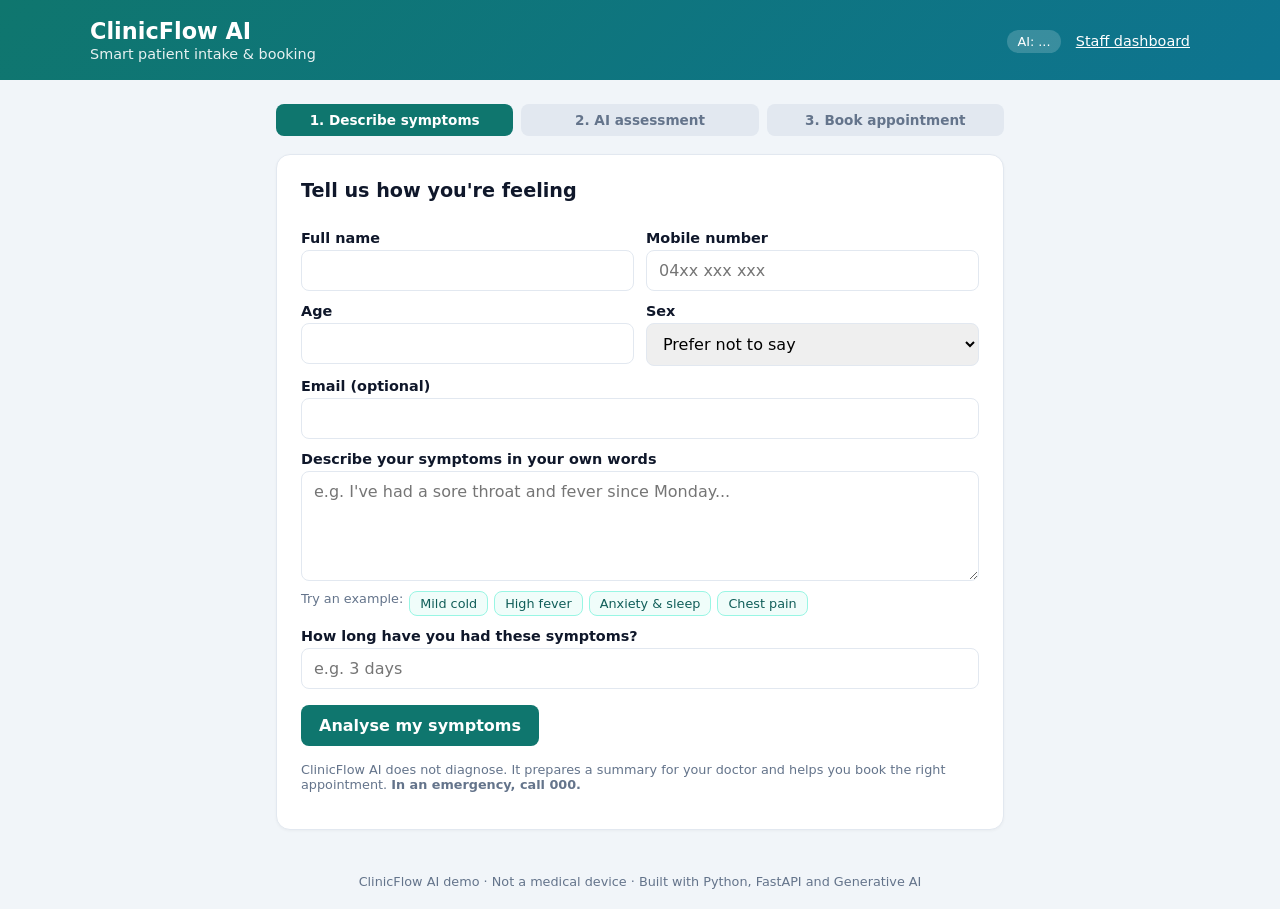
==== static/index.html @ a90bb48c "ClinicFlow AI: AI patient intake, triage and appointment automation Co-Authored-By: Vishal kumar Das" ====
<!DOCTYPE html>
<html lang="en">
<head>
  <meta charset="UTF-8" />
  <meta name="viewport" content="width=device-width, initial-scale=1.0" />
  <title>ClinicFlow AI - Smart Patient Intake</title>
  <link rel="icon" href="data:image/svg+xml,<svg xmlns=%22http://www.w3.org/2000/svg%22 viewBox=%220 0 100 100%22><rect width=%22100%22 height=%22100%22 rx=%2220%22 fill=%22%230f766e%22/><path d=%22M40 20h20v20h20v20H60v20H40V60H20V40h20z%22 fill=%22white%22/></svg>" />
  <link rel="stylesheet" href="/static/styles.css" />
</head>
<body>
<header>
  <div class="bar">
    <div>
      <h1>ClinicFlow AI</h1>
      <p id="clinic-name">Smart patient intake &amp; booking</p>
    </div>
    <div><span class="badge-ai" id="ai-badge">AI: ...</span> &nbsp; <a href="/admin">Staff dashboard</a></div>
  </div>
</header>

<main>
  <div class="steps">
    <span id="step-1" class="active">1. Describe symptoms</span>
    <span id="step-2">2. AI assessment</span>
    <span id="step-3">3. Book appointment</span>
  </div>

  <!-- Step 1: intake form -->
  <section class="card" id="intake-section">
    <h2>Tell us how you're feeling</h2>
    <form id="intake-form" novalidate>
      <div class="row">
        <div><label for="patient_name">Full name</label><input id="patient_name" required minlength="2" maxlength="80" /></div>
        <div><label for="phone">Mobile number</label><input id="phone" required placeholder="04xx xxx xxx" maxlength="20" /></div>
      </div>
      <div class="row">
        <div><label for="age">Age</label><input id="age" type="number" min="0" max="120" required /></div>
        <div>
          <label for="gender">Sex</label>
          <select id="gender">
            <option value="prefer_not_to_say">Prefer not to say</option>
            <option value="female">Female</option>
            <option value="male">Male</option>
            <option value="other">Other</option>
          </select>
        </div>
      </div>
      <label for="email">Email (optional)</label><input id="email" type="email" maxlength="120" />
      <label for="symptoms">Describe your symptoms in your own words</label>
      <textarea id="symptoms" required minlength="5" maxlength="2000" placeholder="e.g. I've had a sore throat and fever since Monday..."></textarea>
      <div class="examples" aria-label="Example symptoms">
        <span class="disclaimer" style="margin:0">Try an example:</span>
        <button type="button" data-example="routine">Mild cold</button>
        <button type="button" data-example="urgent">High fever</button>
        <button type="button" data-example="long">Anxiety &amp; sleep</button>
        <button type="button" data-example="emergency">Chest pain</button>
      </div>
      <label for="duration">How long have you had these symptoms?</label>
      <input id="duration" maxlength="100" placeholder="e.g. 3 days" />
      <div id="form-error" class="alert error hidden"></div>
      <p><button type="submit" id="submit-btn">Analyse my symptoms</button></p>
    </form>
    <p class="disclaimer">ClinicFlow AI does not diagnose. It prepares a summary for your doctor and helps you book the right
      appointment. <b>In an emergency, call 000.</b></p>
  </section>

  <!-- Step 2: AI result -->
  <section class="card hidden" id="result-section">
    <h2>Your assessment <span id="urgency-badge" class="urgency"></span></h2>
    <div id="emergency-alert" class="alert danger hidden"></div>
    <div class="alert info" id="patient-message"></div>
    <details open>
      <summary><b>Summary shared with your doctor</b></summary>
      <div class="kv" style="margin-top:12px">
        <b>Clinical summary</b><span id="r-summary"></span>
        <b>Key symptoms</b><span id="r-symptoms"></span>
        <b>Suggested visit</b><span id="r-appointment"></span>
        <b>Doctor may ask</b><span id="r-questions"></span>
        <b>Analysed by</b><span id="r-provider"></span>
      </div>
    </details>
  </section>

  <!-- Step 3: booking -->
  <section class="card hidden" id="booking-section">
    <h2>Choose a time</h2>
    <div id="slots" class="slots"></div>
    <div id="booking-error" class="alert error hidden"></div>
    <p><button id="book-btn" disabled>Confirm booking</button></p>
  </section>

  <section class="card hidden" id="confirm-section">
    <h2>Booking confirmed</h2>
    <div class="alert info" id="confirm-message"></div>
    <button class="secondary" onclick="location.reload()">Start a new intake</button>
  </section>
</main>
<footer>ClinicFlow AI demo &middot; Not a medical device &middot; Built with Python, FastAPI and Generative AI</footer>
<script src="/static/app.js"></script>
</body>
</html>
---- static/styles.css ----
:root {
  --primary: #0f766e; --primary-dark: #115e59; --bg: #f1f5f9; --card: #ffffff; --text: #0f172a;
  --muted: #64748b; --border: #e2e8f0; --red: #dc2626; --amber: #d97706; --green: #16a34a;
}
* { box-sizing: border-box; }
body { margin: 0; font-family: "Inter", system-ui, -apple-system, Segoe UI, Roboto, sans-serif; background: var(--bg); color: var(--text); }
header { background: linear-gradient(135deg, var(--primary), #0e7490); color: #fff; padding: 18px 24px; }
header .bar { max-width: 1100px; margin: auto; display: flex; align-items: center; justify-content: space-between; gap: 12px; flex-wrap: wrap; }
header h1 { margin: 0; font-size: 1.4rem; } header p { margin: 2px 0 0; opacity: .9; font-size: .9rem; }
header a { color: #fff; font-size: .9rem; }
.badge-ai { background: rgba(255,255,255,.18); padding: 4px 10px; border-radius: 999px; font-size: .8rem; }
main { max-width: 760px; margin: 24px auto; padding: 0 16px; }
main.wide { max-width: 1100px; }
.card { background: var(--card); border: 1px solid var(--border); border-radius: 14px; padding: 24px; margin-bottom: 18px; box-shadow: 0 1px 3px rgba(0,0,0,.04); }
.card h2 { margin-top: 0; font-size: 1.2rem; }
.steps { display: flex; gap: 8px; margin-bottom: 18px; }
.steps span { flex: 1; text-align: center; padding: 8px; border-radius: 8px; background: #e2e8f0; color: var(--muted); font-size: .85rem; font-weight: 600; }
.steps span.active { background: var(--primary); color: #fff; }
label { display: block; font-weight: 600; font-size: .9rem; margin: 12px 0 4px; }
input, select, textarea { width: 100%; padding: 10px 12px; border: 1px solid var(--border); border-radius: 8px; font: inherit; }
textarea { min-height: 110px; resize: vertical; }
input:focus, select:focus, textarea:focus { outline: 2px solid #99f6e4; border-color: var(--primary); }
.row { display: grid; grid-template-columns: 1fr 1fr; gap: 12px; }
@media (max-width: 600px) { .row { grid-template-columns: 1fr; } }
button { background: var(--primary); color: #fff; border: 0; padding: 11px 18px; border-radius: 8px; font: inherit; font-weight: 600; cursor: pointer; }
button:hover { background: var(--primary-dark); } button:disabled { opacity: .6; cursor: wait; }
button.secondary { background: #e2e8f0; color: var(--text); }
.examples { display: flex; flex-wrap: wrap; gap: 6px; margin-top: 6px; }
.examples button { background: #f0fdfa; color: var(--primary-dark); border: 1px solid #99f6e4; padding: 4px 10px; font-size: .8rem; font-weight: 500; }
.disclaimer { font-size: .8rem; color: var(--muted); margin-top: 14px; }
.hidden { display: none !important; }
.urgency { display: inline-block; padding: 6px 14px; border-radius: 999px; font-weight: 700; text-transform: uppercase; font-size: .8rem; letter-spacing: .5px; color: #fff; }
.urgency.emergency { background: var(--red); } .urgency.urgent { background: var(--amber); } .urgency.routine { background: var(--green); }
.alert { padding: 14px 16px; border-radius: 10px; margin: 14px 0; }
.alert.danger { background: #fef2f2; border: 1px solid #fecaca; color: #991b1b; font-weight: 600; }
.alert.info { background: #f0fdfa; border: 1px solid #99f6e4; }
.alert.error { background: #fef2f2; border: 1px solid #fecaca; color: #991b1b; }
.kv { display: grid; grid-template-columns: 170px 1fr; gap: 8px 12px; font-size: .92rem; }
.kv b { color: var(--muted); font-weight: 600; }
ul.tight { margin: 0; padding-left: 18px; }
.slots { display: grid; grid-template-columns: repeat(auto-fill, minmax(110px, 1fr)); gap: 8px; max-height: 320px; overflow-y: auto; }
.slots button { background: #fff; color: var(--text); border: 1px solid var(--border); font-weight: 500; font-size: .85rem; padding: 8px; }
.slots button.selected { background: var(--primary); color: #fff; border-color: var(--primary); }
.day-label { grid-column: 1 / -1; font-weight: 700; margin-top: 8px; color: var(--muted); font-size: .85rem; }
.spinner { display: inline-block; width: 16px; height: 16px; border: 2px solid #fff; border-right-color: transparent; border-radius: 50%; animation: spin .7s linear infinite; vertical-align: middle; margin-right: 6px; }
@keyframes spin { to { transform: rotate(360deg); } }
.stats { display: grid; grid-template-columns: repeat(5, 1fr); gap: 12px; margin-bottom: 18px; }
@media (max-width: 800px) { .stats { grid-template-columns: repeat(2, 1fr); } }
.stat { background: var(--card); border: 1px solid var(--border); border-radius: 12px; padding: 14px; }
.stat .n { font-size: 1.7rem; font-weight: 800; } .stat .l { color: var(--muted); font-size: .8rem; }
table { width: 100%; border-collapse: collapse; font-size: .9rem; }
th, td { text-align: left; padding: 10px 8px; border-bottom: 1px solid var(--border); vertical-align: top; }
th { color: var(--muted); font-size: .8rem; text-transform: uppercase; }
tr.clickable:hover { background: #f8fafc; cursor: pointer; }
.modal-bg { position: fixed; inset: 0; background: rgba(15,23,42,.5); display: flex; align-items: center; justify-content: center; padding: 16px; z-index: 10; }
.modal { background: #fff; border-radius: 14px; padding: 24px; max-width: 640px; width: 100%; max-height: 90vh; overflow-y: auto; }
footer { text-align: center; color: var(--muted); font-size: .8rem; padding: 20px; }
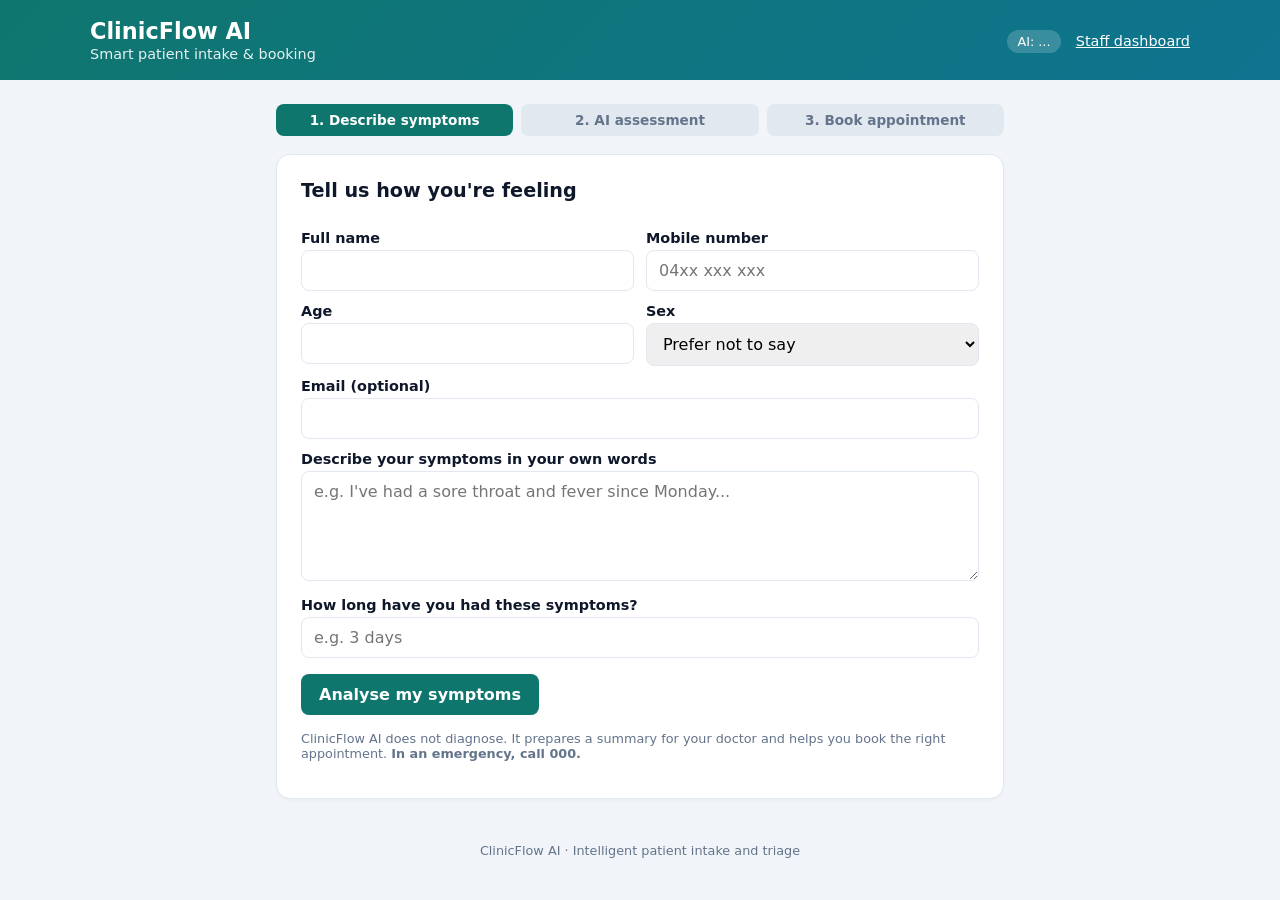
==== commit 528d6742: "Add staff accounts, patient record management, email confirmations and adaptive AI interview - Staff" ====
--- a/static/index.html
+++ b/static/index.html
@@ -48,13 +48,6 @@
       <label for="email">Email (optional)</label><input id="email" type="email" maxlength="120" />
       <label for="symptoms">Describe your symptoms in your own words</label>
       <textarea id="symptoms" required minlength="5" maxlength="2000" placeholder="e.g. I've had a sore throat and fever since Monday..."></textarea>
-      <div class="examples" aria-label="Example symptoms">
-        <span class="disclaimer" style="margin:0">Try an example:</span>
-        <button type="button" data-example="routine">Mild cold</button>
-        <button type="button" data-example="urgent">High fever</button>
-        <button type="button" data-example="long">Anxiety &amp; sleep</button>
-        <button type="button" data-example="emergency">Chest pain</button>
-      </div>
       <label for="duration">How long have you had these symptoms?</label>
       <input id="duration" maxlength="100" placeholder="e.g. 3 days" />
       <div id="form-error" class="alert error hidden"></div>
@@ -81,6 +74,15 @@
     </details>
   </section>
 
+  <!-- Step 2.5: AI follow-up questions -->
+  <section class="card hidden" id="followup-section">
+    <h2>A few quick questions from our AI</h2>
+    <p class="disclaimer" style="margin-top:0">Your answers help the doctor prepare and let the AI refine your assessment.</p>
+    <div id="fq-list"></div>
+    <div id="fq-error" class="alert error hidden"></div>
+    <p><button id="fq-submit">Submit answers</button> <button class="secondary" id="fq-skip">Skip and continue</button></p>
+  </section>
+
   <!-- Step 3: booking -->
   <section class="card hidden" id="booking-section">
     <h2>Choose a time</h2>
@@ -95,7 +97,7 @@
     <button class="secondary" onclick="location.reload()">Start a new intake</button>
   </section>
 </main>
-<footer>ClinicFlow AI demo &middot; Not a medical device &middot; Built with Python, FastAPI and Generative AI</footer>
+<footer>ClinicFlow AI &middot; Intelligent patient intake and triage</footer>
 <script src="/static/app.js"></script>
 </body>
 </html>
--- a/static/styles.css
+++ b/static/styles.css
@@ -25,8 +25,13 @@
 button { background: var(--primary); color: #fff; border: 0; padding: 11px 18px; border-radius: 8px; font: inherit; font-weight: 600; cursor: pointer; }
 button:hover { background: var(--primary-dark); } button:disabled { opacity: .6; cursor: wait; }
 button.secondary { background: #e2e8f0; color: var(--text); }
-.examples { display: flex; flex-wrap: wrap; gap: 6px; margin-top: 6px; }
-.examples button { background: #f0fdfa; color: var(--primary-dark); border: 1px solid #99f6e4; padding: 4px 10px; font-size: .8rem; font-weight: 500; }
+button.danger { background: var(--red); }
+button.danger:hover { background: #b91c1c; }
+button.small { padding: 5px 10px; font-size: .8rem; font-weight: 500; }
+td.actions { white-space: nowrap; }
+td.actions button { margin-right: 6px; }
+.admin-row { display: flex; align-items: center; justify-content: space-between; gap: 10px; padding: 8px 0; border-bottom: 1px solid var(--border); }
+.admin-row:last-child { border-bottom: 0; }
 .disclaimer { font-size: .8rem; color: var(--muted); margin-top: 14px; }
 .hidden { display: none !important; }
 .urgency { display: inline-block; padding: 6px 14px; border-radius: 999px; font-weight: 700; text-transform: uppercase; font-size: .8rem; letter-spacing: .5px; color: #fff; }
